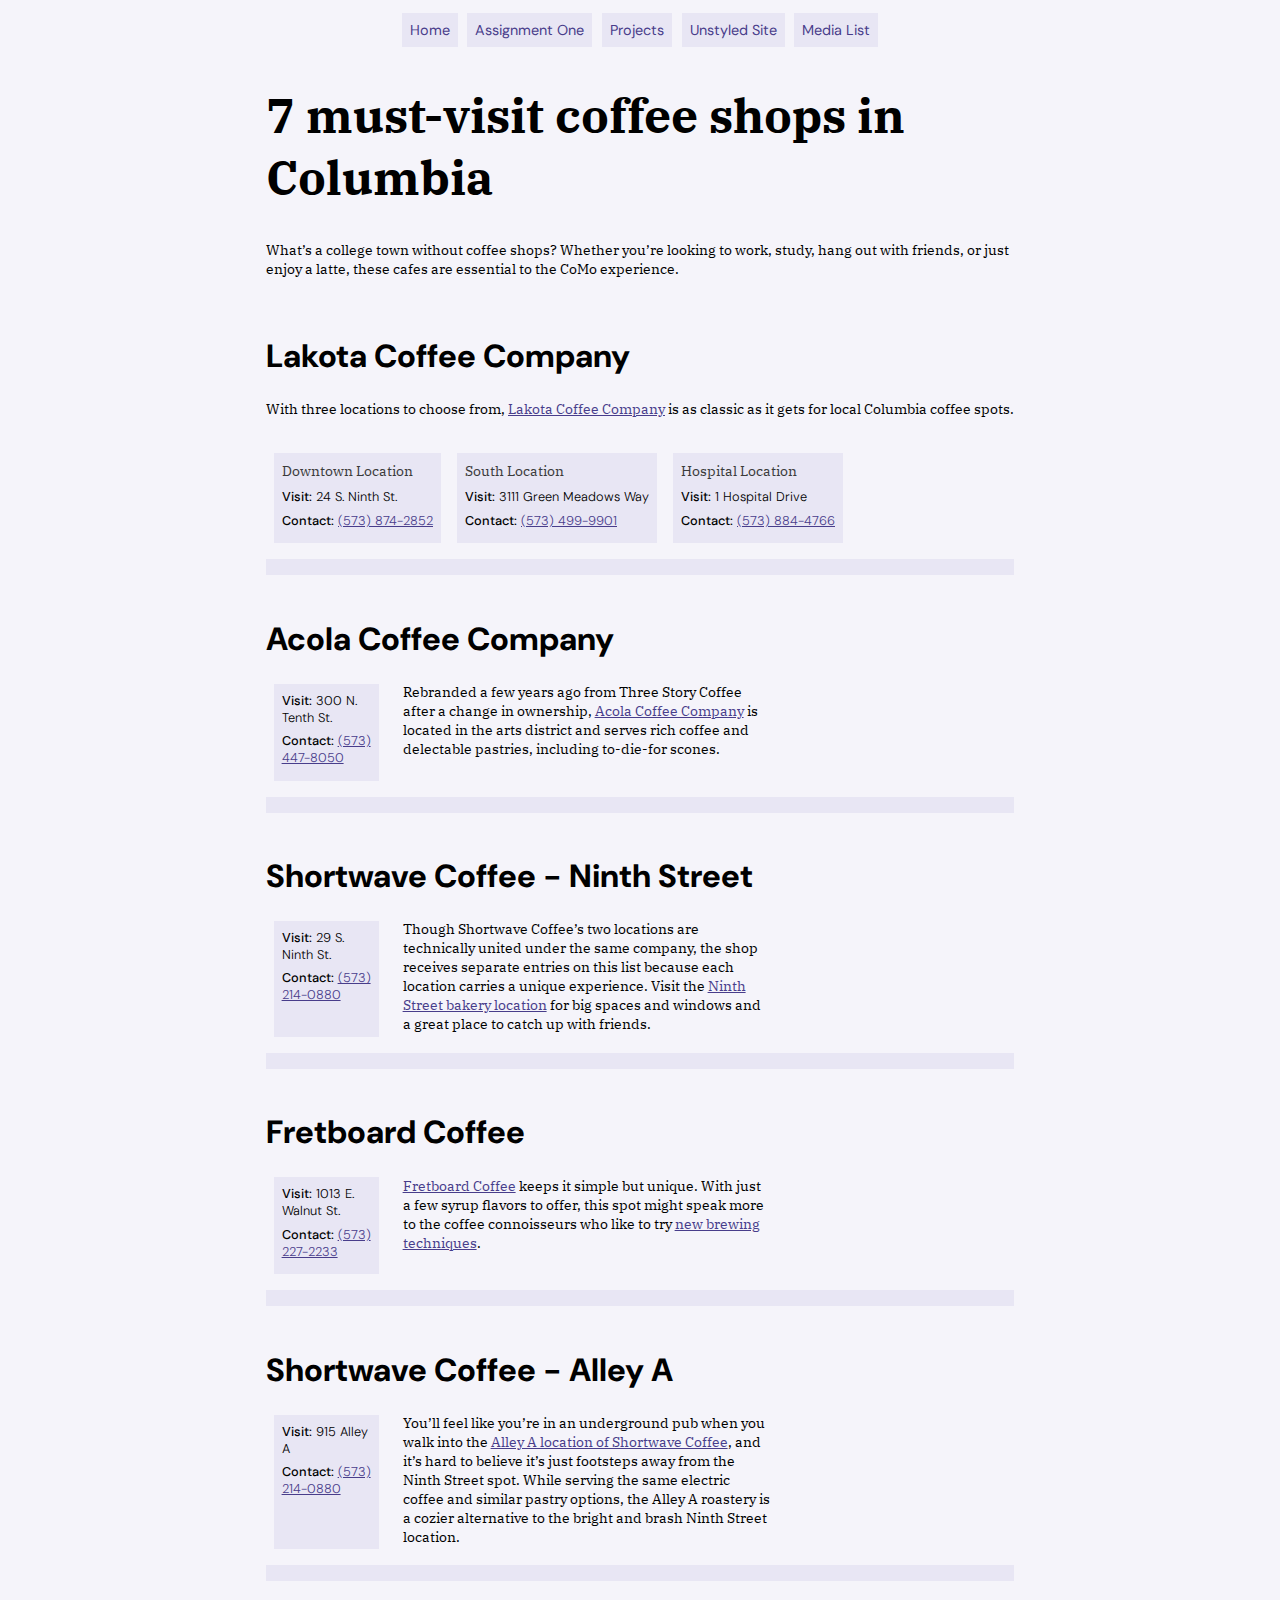
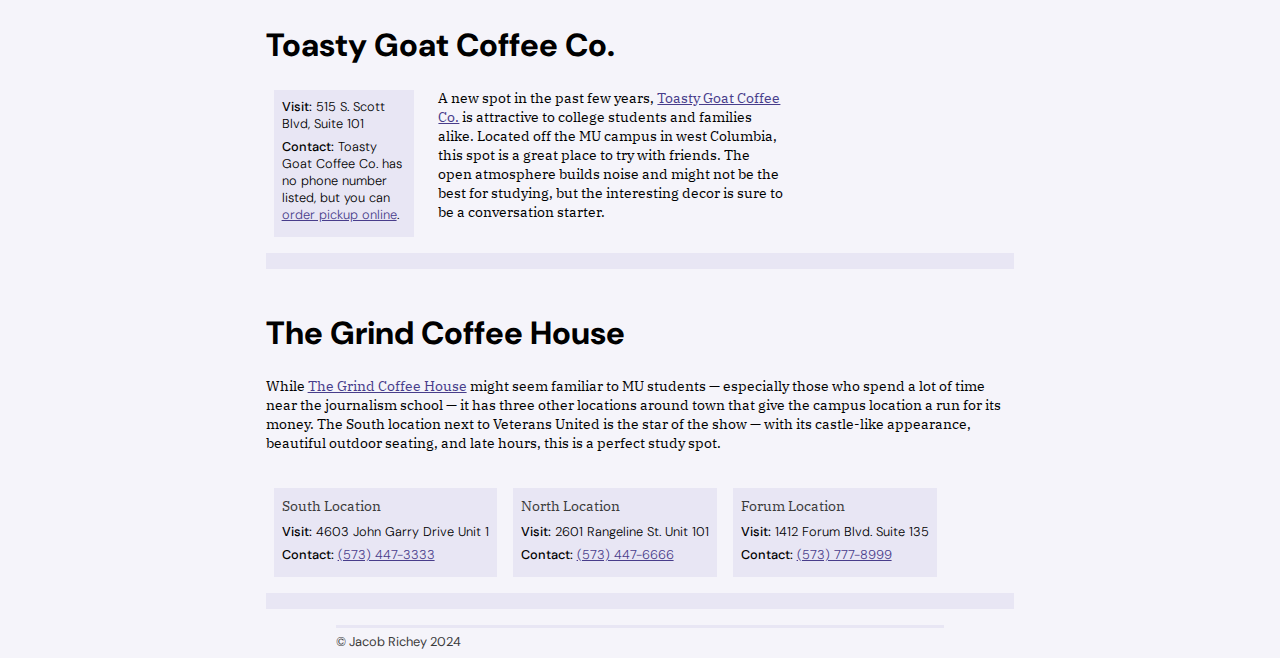
==== index.html @ 3767b44c "fixed stray div tag" ====
<!doctype html>
	<html class="no-js" lang="en" dir="ltr">
  		<head>
  			
  			<meta charset='utf-8'>
   			<meta name="viewport" content="width=device-width, initial-scale=1.0"> 
    		<meta name="author" content="Jacob Richey">



  			<title>7 must-visit coffee shops in Columbia</title>
  			<link rel="stylesheet" href="css/location.css" media="all">
  			<link rel="preconnect" href="https://fonts.googleapis.com">
			<link rel="preconnect" href="https://fonts.gstatic.com" crossorigin>
			<link href="https://fonts.googleapis.com/css2?family=DM+Sans:ital,opsz,wght@0,9..40,100..1000;1,9..40,100..1000&family=IBM+Plex+Serif:ital,wght@0,100;0,200;0,300;0,400;0,500;0,600;0,700;1,100;1,200;1,300;1,400;1,500;1,600;1,700&display=swap" rel="stylesheet">
  		</head>
  		
  		<nav>

				<a href="styledindex.html">Home</a>
  				<a href="https://umsystem.instructure.com/courses/215338/assignments/2277180">Assignment One</a>
  				<a href="projects.html">Projects</a>
  				<a href="oldindex.html">Unstyled Site</a>
  				<a href="medialist.html">Media List</a>

  		</nav>

	<body>
		<main>


			<section class="opening">
			<div>
				<h1>7 must-visit coffee shops in Columbia</h1>
				<p>What’s a college town without coffee shops? Whether you’re looking to work, study, hang out with friends, or just enjoy a latte, these cafes are essential to the CoMo experience.</p>
			</div>
			</section>

			<section class="list-body">
			


			<div class="list-item">

			<h2>Lakota Coffee Company</h2>
			<div class="list-text">
				<p class="list-description">With three locations to choose from,&nbsp;<a href="https://lakotacoffee.com/">Lakota Coffee Company</a>&nbsp;is as classic as it gets for local Columbia coffee spots.</p>

			</div>

			<div class="list-blocks">
			<div class="sidebar">
				<h3>Downtown Location</h3>
				<p><span style="font-weight:500;">Visit:</span>&nbsp;24 S. Ninth St.</p>
				<p><span style="font-weight:500">Contact:</span>&nbsp;<a href="tel:+5738742852">(573) 874-2852</a></p>
			</div>

			<div class="sidebar">
				<h3>South Location</h3>
				<p><span style="font-weight:500;">Visit:</span>&nbsp;3111 Green Meadows Way</p>
				<p><span style="font-weight:500">Contact:</span>&nbsp;<a href="tel:+5734999901">(573) 499-9901</a></p>
			</div>

			<div class="sidebar">
				<h3>Hospital Location</h3>
				<p><span style="font-weight:500">Visit:</span>&nbsp;1 Hospital Drive</p>
				<p><span style="font-weight:500">Contact:</span>&nbsp;<a href="tel:+5738844766">(573) 884-4766</a></p>
			</div>
			</div>

			</div>



			<div class="list-item">

			<h2>Acola Coffee Company</h2>
			<div class="sidebar2">
			<div class="list-text">
				<p class="list-description">Rebranded a few years ago from Three Story Coffee after a change in ownership,&nbsp;<span><a href="http://www.acolacoffee.com/">Acola Coffee Company</a></span>&nbsp;is located in the arts district and serves rich coffee and delectable pastries, including to-die-for scones.</p>

			</div>


			<div class="list-blocks">
			<div class="sidebar">
				<p><span style="font-weight:500">Visit:</span>&nbsp;300 N. Tenth St.</p>
				<p><span style="font-weight:500">Contact:</span>&nbsp;<a href="tel:+5734478050">(573) 447-8050</a></p>
			</div>
			</div>
			</div>

			</div>


			<div class="list-item">

			<h2>Shortwave Coffee - Ninth Street</h2>
			<div class="sidebar2">
			<div class="list-text">
				<p class="list-description">Though Shortwave Coffee’s two locations are technically united under the same company, the shop receives separate entries on this list because each location carries a unique experience. Visit the&nbsp;<a href="https://shortwave.coffee/locations/bakery/">Ninth Street bakery location</a>&nbsp;for big spaces and windows and a great place to catch up with friends.</p>

			</div>

			<div class="list-blocks">
			<div class="sidebar">
				<p><span style="font-weight:500">Visit:</span>&nbsp;29 S. Ninth St.</p>
				<p><span style="font-weight:500">Contact:</span>&nbsp;<a href="tel:+5732140880">(573) 214-0880</a></p>
			</div>
			</div>
			</div>
			</div>





			<div class="list-item">

			<h2>Fretboard Coffee</h2>
			<div class="sidebar2">
			<div class="list-text">
				<p class="list-description"><a href="https://www.fretboardcoffee.com/">Fretboard Coffee</a>&nbsp;keeps it simple but unique. With just a few syrup flavors to offer, this spot might speak more to the coffee connoisseurs who like to try&nbsp;<a href="https://www.fretboardcoffee.com/menu">new brewing techniques</a>.

			</div>

			<div class="list-blocks">
			<div class="sidebar">
				<p><span style="font-weight:500">Visit:</span>&nbsp;1013 E. Walnut St.</p>
				<p><span style="font-weight:500">Contact:</span>&nbsp;<a href="tel:+5732272233">(573) 227-2233</a></p>
			</div>
			</div>
			</div>

			</div>



			<div class="list-item">

			<h2>Shortwave Coffee - Alley A</h2>
			<div class="sidebar2">
			<div class="list-text">

				<p class="list-description">You’ll feel like you’re in an underground pub when you walk into the&nbsp;<a href="https://shortwave.coffee/locations/alley_a/">Alley A location of Shortwave Coffee</a>, and it’s hard to believe it’s just footsteps away from the Ninth Street spot. While serving the same electric coffee and similar pastry options, the Alley A roastery is a cozier alternative to the bright and brash Ninth Street location.

			</div>

			<div class="list-blocks">
			<div class="sidebar">
				<p><span style="font-weight:500">Visit:</span>&nbsp;915 Alley A</p>
				<p><span style="font-weight:500">Contact:</span>&nbsp;<a href="tel:+5732140880">(573) 214-0880</a></p>
			</div>
			</div>
			</div>

			</div>


			<div class="list-item">

			<h2>Toasty Goat Coffee Co.</h2>
			<div class="sidebar2">
			<div class="list-text">

				<p class="list-description">A new spot in the past few years,&nbsp;<a href="https://toastygoatcoffee.com/">Toasty Goat Coffee Co.</a>&nbsp;is attractive to college students and families alike. Located off the MU campus in west Columbia, this spot is a great place to try with friends. The open atmosphere builds noise and might not be the best for studying, but the interesting decor is sure to be a conversation starter.

			</div>

			<div class="list-blocks">
			<div class="sidebar">
				<p><span style="font-weight:500">Visit:</span>&nbsp;515 S. Scott Blvd, Suite 101</p>
				<p><span style="font-weight:500">Contact:</span>&nbsp;Toasty Goat Coffee Co. has no phone number listed, but you can <a href="https://toasty-goat-coffee-co.square.site/s/order#most-popular">order pickup online</a>.</p>

			</div>
			</div>
			</div>

			</div>


			<div class="list-item">



			<h2>The Grind Coffee House</h2>
			<div class="list-text">
				<p class="list-description">While&nbsp;<a href="https://www.thecolumbiagrind.com/south">The Grind Coffee House</a>&nbsp;might seem familiar to MU students — especially those who spend a lot of time near the journalism school — it has three other locations around town that give the campus location a run for its money. The South location next to Veterans United is the star of the show — with its castle-like appearance, beautiful outdoor seating, and late hours, this is a perfect study spot.

			</div>

			<div class="list-blocks">
			<div class="sidebar">
				<h3>South Location</h3>
				<p><span style="font-weight:500;">Visit:</span>&nbsp;4603 John Garry Drive Unit 1</p>
				<p><span style="font-weight:500">Contact:</span>&nbsp;<a href="tel:+5734473333">(573) 447-3333</a></p>
			</div>

			<div class="sidebar">
				<h3>North Location</h3>
				<p><span style="font-weight:500;">Visit:</span>&nbsp;2601 Rangeline St. Unit 101</p>
				<p><span style="font-weight:500">Contact:</span>&nbsp;<a href="tel:+5734476666">(573) 447-6666</a></p>
			</div>

			<div class="sidebar">
				<h3>Forum Location</h3>
				<p><span style="font-weight:500">Visit:</span>&nbsp;1412 Forum Blvd. Suite 135</p>
				<p><span style="font-weight:500">Contact:</span>&nbsp;<a href="tel:+5737778999">(573) 777-8999</a></p>
			</div>
			</div>

			</div>






			</section>



		</main>

	</body>


	<footer>
		&copy; Jacob Richey 2024
	</footer>




</html>
---- css/location.css ----
/* fonts


.ibm-plex serif-thin {
  font-family: "IBM Plex Serif", serif;
  font-weight: 100;
  font-style: normal;
}

.ibm-plex serif-extralight {
  font-family: "IBM Plex Serif", serif;
  font-weight: 200;
  font-style: normal;
}

.ibm-plex serif-light {
  font-family: "IBM Plex Serif", serif;
  font-weight: 300;
  font-style: normal;
}

.ibm-plex serif-regular {
  font-family: "IBM Plex Serif", serif;
  font-weight: 400;
  font-style: normal;
}

.ibm-plex serif-medium {
  font-family: "IBM Plex Serif", serif;
  font-weight: 500;
  font-style: normal;
}

.ibm-plex serif-semibold {
  font-family: "IBM Plex Serif", serif;
  font-weight: 600;
  font-style: normal;
}

.ibm-plex serif-bold {
  font-family: "IBM Plex Serif", serif;
  font-weight: 700;
  font-style: normal;
}

.ibm-plex serif-thin-italic {
  font-family: "IBM Plex Serif", serif;
  font-weight: 100;
  font-style: italic;
}

.ibm-plex serif-extralight-italic {
  font-family: "IBM Plex Serif", serif;
  font-weight: 200;
  font-style: italic;
}

.ibm-plex serif-light-italic {
  font-family: "IBM Plex Serif", serif;
  font-weight: 300;
  font-style: italic;
}

.ibm-plex serif-regular-italic {
  font-family: "IBM Plex Serif", serif;
  font-weight: 400;
  font-style: italic;
}

.ibm-plex serif-medium-italic {
  font-family: "IBM Plex Serif", serif;
  font-weight: 500;
  font-style: italic;
}

.ibm-plex serif-semibold-italic {
  font-family: "IBM Plex Serif", serif;
  font-weight: 600;
  font-style: italic;
}

.ibm-plex serif-bold-italic {
  font-family: "IBM Plex Serif", serif;
  font-weight: 700;
  font-style: italic;

}

.dm-sans-thin {
  font-family: "DM Sans", sans-serif;
  font-optical-sizing: auto;
  font-weight: 100;
  font-style: normal;
}

.dm-sans-light {
  font-family: "DM Sans", sans-serif;
  font-optical-sizing: auto;
  font-weight: 300;
  font-style: normal;
}

.dm-sans-normal {
  font-family: "DM Sans", sans-serif;
  font-optical-sizing: auto;
  font-weight: 400;
  font-style: normal;
}

.dm-sans-bold {
  font-family: "DM Sans", sans-serif;
  font-optical-sizing: auto;
  font-weight: 700;
  font-style: normal;
}

.dm-sans-extrabold {
  font-family: "DM Sans", sans-serif;
  font-optical-sizing: auto;
  font-weight: 800;
  font-style: normal;
}

*/



/* content */





nav {
  display: flex;
  align-items: stretch;
  flex-direction: column;
  justify-content: center;
  max-width: 100%;
}


nav a {
  text-decoration: none;
  font-family: "DM Sans", sans-serif;
  font-weight: 400;
  color: #483d8b;
  background-color: #e8e6f4;
  flex-flow: column;
  list-style-type: none;
  padding: 0.5rem;
  margin: 0.3rem;
  text-align: center;
}

nav a:hover {
  text-decoration:none;
  color: #aaa2d6;


}


footer {
  display: flex;
  align-items: stretch;
  flex-direction: column;
  justify-content: center;
  max-width: 100%;
  text-decoration: none;
  font-family: "DM Sans", sans-serif;
  font-weight: 400;
  color: #3b3b3b;
  font-size: 0.8rem;



}






  p {

    font-family:"IBM Plex Serif", serif;
    font-size: 0.9rem;
}

  body {
    display: flex;
    flex-direction: column;
    flex-wrap: wrap;
    background: #f5f4fa;
    max-width: 100%;
    margin-left: 1rem;
    margin-right: 1rem;
}

  h1 {
    display: flex;
    justify-content: center;
    font-family: "IBM Plex Serif", serif;
    font-weight: 700;
    font-size: 1.7rem;
    /*margin-left: 0.7rem;
    margin-right: 0.7rem;*/


  }

  body img {
    display: flex;
    max-width: 100%;

  }

  body p {
    display: flex;
    max-width: 100%;

  }


  body a {

    color: #483d8b;


  }

  h2 {
    font-family: "DM Sans", sans-serif;
    font-weight: 800;
/*    margin: 0.2 rem;*/

  }

/*classes*/


.list-item {
  display: flex;
  flex-direction: column;

}


.list-image {
  display:flex;
  justify-content:flex-start;
  align-items: flex-start;
  position: relative;
}



.artist-name {
  text-transform: uppercase;
  font-family: "DM Sans", sans-serif;
  font-weight: 400;
  color: #3b3b3b;
  /*border: solid;
  border-top-width: 0;
  border-left-width: 0;
  border-right-width: 0;
  border-bottom-width: 0.2rem;
  border-color:#e8e6f4;*/

}

.list-description {
  display: inline;
  padding-bottom: 0.3rem;
}


.sidebar {
  display: flex;
  flex-flow: column wrap;
  background-color: #e8e6f4;
  margin-top: 1rem;
  padding: 0.5rem;


}


.sidebar h3 {
  font-family: "IBM Plex Serif", serif;
  font-weight: 400;
  font-size: 0.9rem;
  color: #3b3b3b;
/*  text-transform: uppercase;*/
  margin: 0;
  margin-bottom: 0.5rem;
}

.sidebar p {
  font-size: 0.8rem;
  font-family:"DM Sans", sans-serif;
  font-weight: 300;
  margin: 0;
  margin-bottom: 0.4rem;
  display: inline;


}


.subhead {
  font-family: "IBM Plex Serif", serif;
  font-weight: 400;


}


/*media queries*/
/*tablet*/
@media screen and (min-width: 555px) {
  
 /* body { 
    background: #ffff00;*/


nav {
  display: flex;
  align-items: stretch;
  flex-direction: row;
  justify-content: center;
  max-width: 100%;

}


nav a {
  font-size: 0.9rem;
  padding: 0.5rem;
  margin: 0.3rem;
  text-align: center;
}

h1 {

  font-size: 2rem;

}


h2 {
  font-size: 1.5rem;


}


footer {

  margin-left: 5rem;
  margin-right: 5rem;

}

.list-item {
  display: flex;
  flex-direction: column;
  justify-content: flex-start;
  align-items: flex-start;
  margin-bottom: 1rem;
  border: solid;
  border-top-width: 0;
  border-left-width: 0;
  border-right-width: 0;
  border-bottom-width: 0.6rem;
  border-color:#e8e6f4;

}


.list-image {
  width: 33%;

}




.centered-text {
  margin-right: 5rem;
  margin-left: 5rem;

}

.image-credit {
  font-size: 0.7rem;
}



.list-description {
  padding-bottom: 0.3rem;

}



.sidebar {
max-width: 40%;
margin-right: 0.5rem;
margin-left: 0.5rem;
/*margin-bottom: 1rem;*/
}

.list-blocks {
  display: flex;
  flex-flow: row wrap;
  justify-content: center;
  margin-bottom: 0.7rem;
}



}

/*computer*/
@media screen and (min-width: 800px) {


nav {
  display: flex;
  align-items: stretch;
  flex-direction: row;
  justify-content: center;
  max-width: 100%;

}


nav a {
  font-size: 0.9rem;
  padding: 0.5rem;
  margin: 0.3rem;
  text-align: center;
}

h1 {

  font-size: 3rem;

}


h2 {
  font-size: 2rem;
  margin-bottom: 0.5rem;

}

footer {


  margin-left: 20rem;
  margin-right: 20rem;
  border: solid;
  padding-top: 0.3rem;
  border-top-width: 0.2rem;
  border-left-width: 0;
  border-right-width: 0;
  border-bottom-width: 0;
  border-color:#e8e6f4;
}


.list-item {
  display: flex;
  flex-direction: column;
  justify-content: flex-start;
  align-items: flex-start;
  margin-bottom: 1rem;
  border: solid;
  border-top-width: 0;
  border-left-width: 0;
  border-right-width: 0;
  border-bottom-width: 1rem;
  border-color:#e8e6f4;
  margin-left: 20%;
  margin-right: 20%;


}


.list-image {
  width: 40%;

}

.list-text {
  display: flex;
  flex-direction: row;
  margin-left: 0;


}


.sidebar {
max-width: 100%;
margin-right: 0.5rem;
margin-left: 0.5rem;
}



.list-blocks {
  display: flex;
  flex-flow: row wrap;
  justify-content: center;
  margin-bottom: 1rem;


}

.opening {
  display:flex; 
  flex-flow: column nowrap;
  justify-content: center; 
  align-items: center;
  margin-left: 20%;
  margin-right: 20%;
  margin-bottom: 1rem;

}

.image-credit {
  font-size: 0.7rem;
}


.artist-name {
  font-size: 1.2rem;
}

.list-description {
  padding-bottom: 0.3rem;

}


.sidebar2 {
display: flex;
flex-flow: row nowrap;


}


.sidebar2 .list-text {
  order:0;
  margin-left: 1rem;
}


 .sidebar2 .list-description {
  max-width: 60%;


}



.sidebar2 .list-blocks {
  order:-1;


}



}

.list-body {
  display: flex;
  flex-flow: column nowrap;
  align-items: center;


}





}
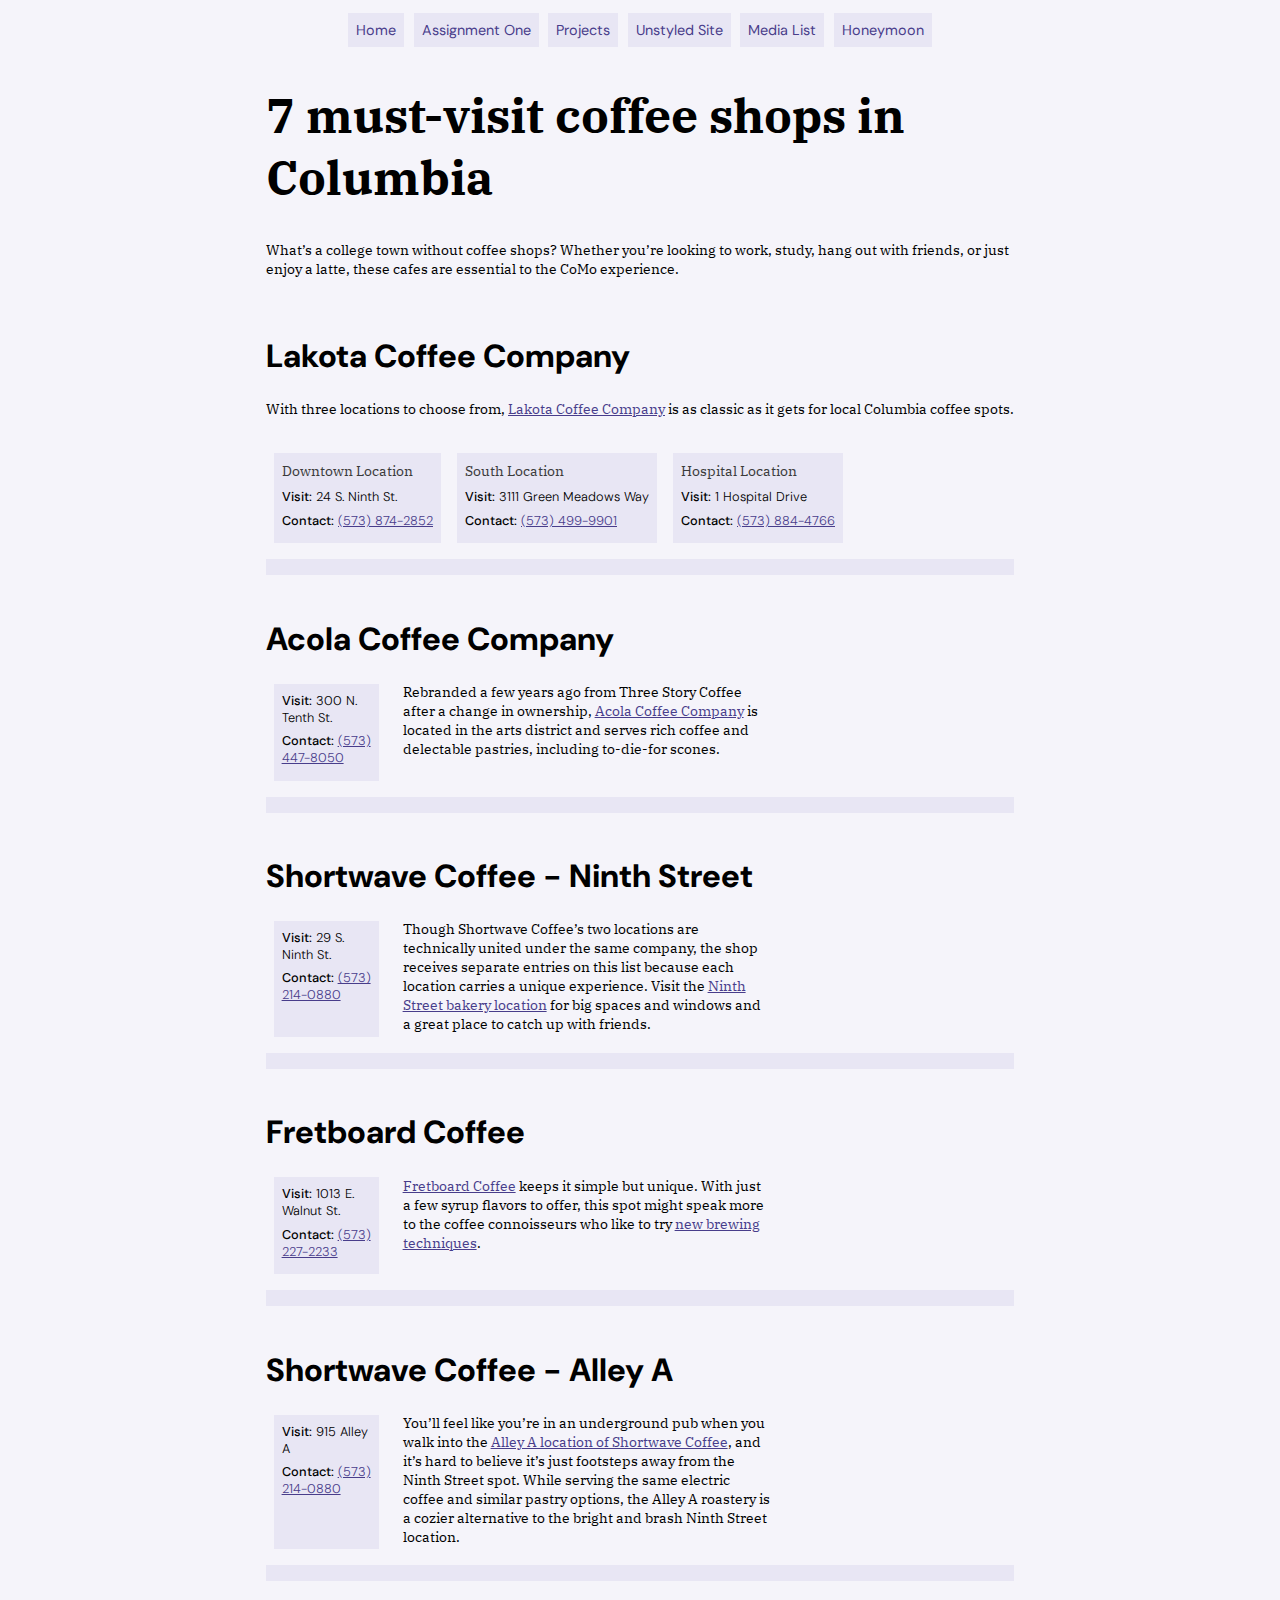
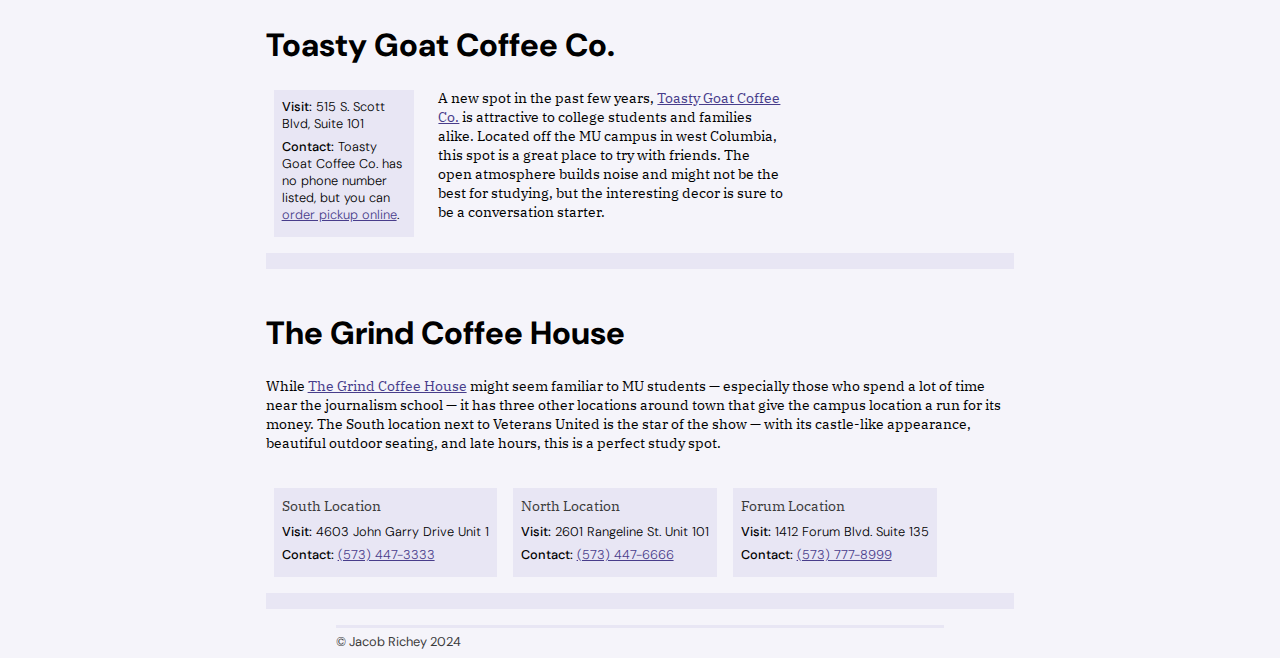
==== commit ce3345e1: "added link to honeymoon on index" ====
--- a/index.html
+++ b/index.html
@@ -22,6 +22,7 @@
   				<a href="projects.html">Projects</a>
   				<a href="oldindex.html">Unstyled Site</a>
   				<a href="medialist.html">Media List</a>
+  				<a href="gallery.html">Honeymoon</a>
 
   		</nav>
 
--- a/css/location.css
+++ b/css/location.css
@@ -578,25 +578,24 @@
 
 }
 
-
-
-}
-
 .list-body {
   display: flex;
   flex-flow: column nowrap;
   align-items: center;
 
-
-}
-
-
-
-
-
-}
-
-
-
-
-
+}
+
+
+
+}
+
+
+
+
+
+
+
+
+
+
+
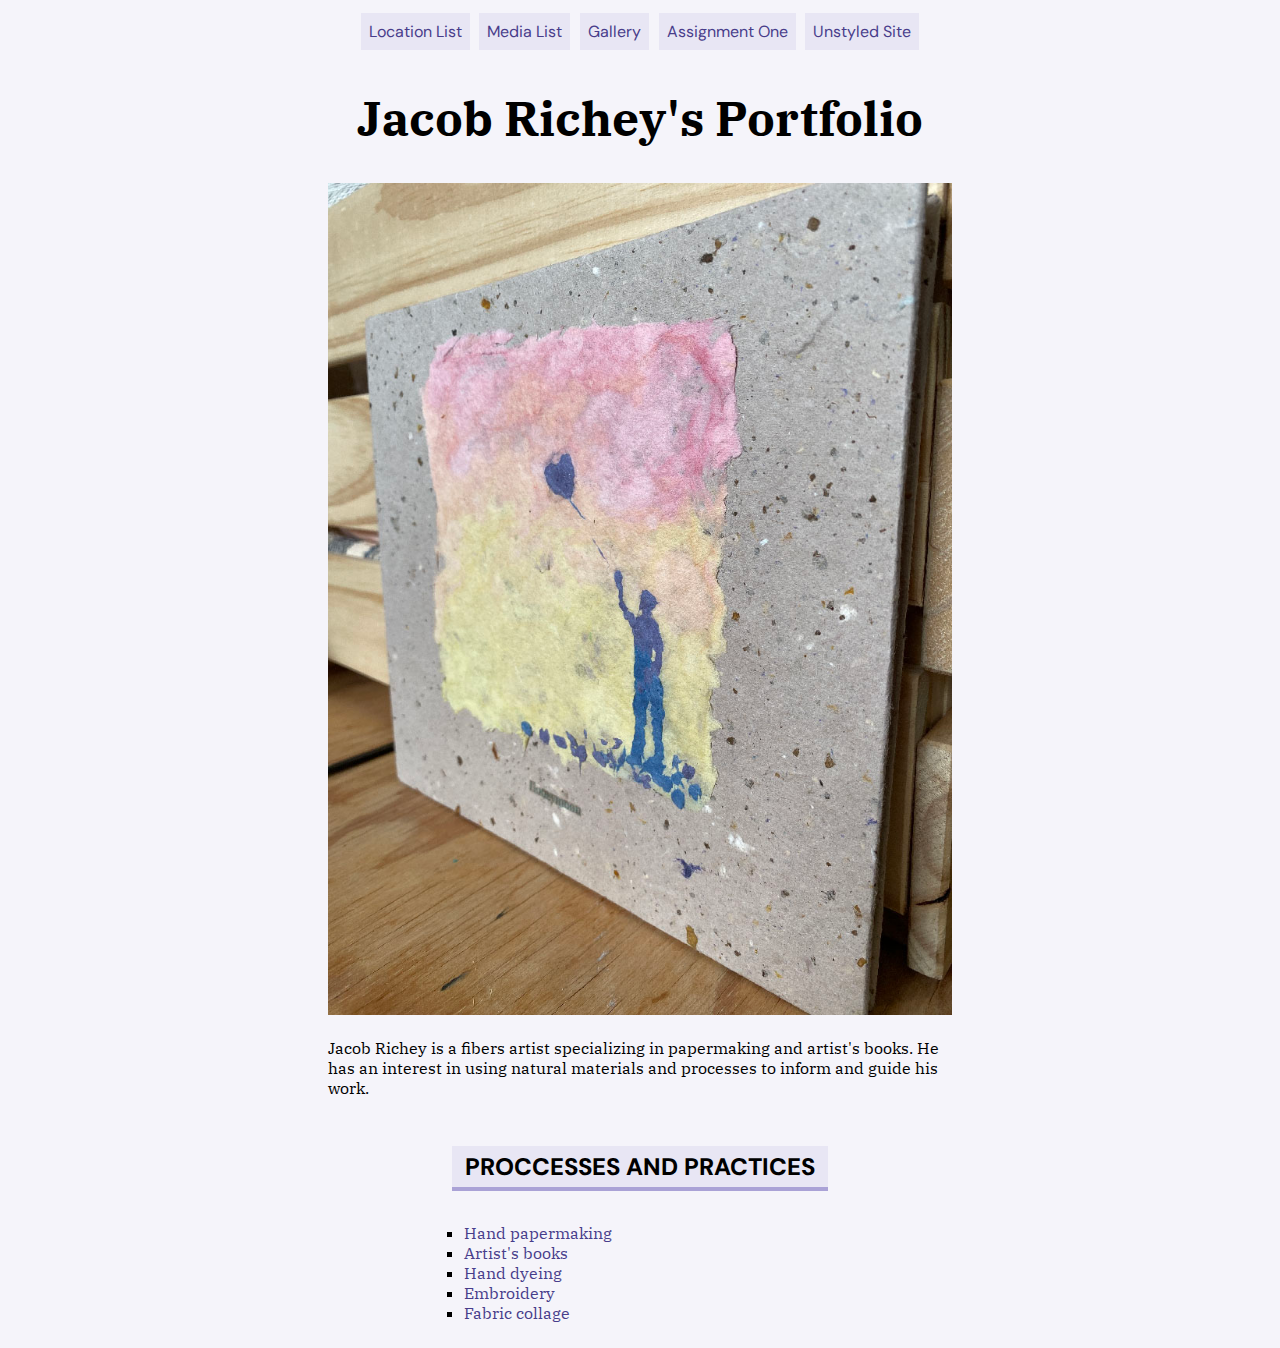
==== commit 12ad49dc: "added skip links to all four pages, moved the body element up in some to encompass the nav" ====
--- a/index.html
+++ b/index.html
@@ -1,236 +1,57 @@
 <!doctype html>
 	<html class="no-js" lang="en" dir="ltr">
   		<head>
-  			
-  			<meta charset='utf-8'>
-   			<meta name="viewport" content="width=device-width, initial-scale=1.0"> 
-    		<meta name="author" content="Jacob Richey">
-
-
-
-  			<title>7 must-visit coffee shops in Columbia</title>
-  			<link rel="stylesheet" href="css/location.css" media="all">
+  			<title>Jacob Richey's Portfolio</title>
+  			<link rel="stylesheet" href="css/example.css" media="all">
   			<link rel="preconnect" href="https://fonts.googleapis.com">
 			<link rel="preconnect" href="https://fonts.gstatic.com" crossorigin>
 			<link href="https://fonts.googleapis.com/css2?family=DM+Sans:ital,opsz,wght@0,9..40,100..1000;1,9..40,100..1000&family=IBM+Plex+Serif:ital,wght@0,100;0,200;0,300;0,400;0,500;0,600;0,700;1,100;1,200;1,300;1,400;1,500;1,600;1,700&display=swap" rel="stylesheet">
+
   		</head>
-  		
-  		<nav>
-
-				<a href="styledindex.html">Home</a>
-  				<a href="https://umsystem.instructure.com/courses/215338/assignments/2277180">Assignment One</a>
-  				<a href="projects.html">Projects</a>
-  				<a href="oldindex.html">Unstyled Site</a>
-  				<a href="medialist.html">Media List</a>
-  				<a href="gallery.html">Honeymoon</a>
-
-  		</nav>
-
-	<body>
-		<main>
-
-
-			<section class="opening">
-			<div>
-				<h1>7 must-visit coffee shops in Columbia</h1>
-				<p>What’s a college town without coffee shops? Whether you’re looking to work, study, hang out with friends, or just enjoy a latte, these cafes are essential to the CoMo experience.</p>
-			</div>
-			</section>
-
-			<section class="list-body">
-			
-
-
-			<div class="list-item">
-
-			<h2>Lakota Coffee Company</h2>
-			<div class="list-text">
-				<p class="list-description">With three locations to choose from,&nbsp;<a href="https://lakotacoffee.com/">Lakota Coffee Company</a>&nbsp;is as classic as it gets for local Columbia coffee spots.</p>
-
-			</div>
-
-			<div class="list-blocks">
-			<div class="sidebar">
-				<h3>Downtown Location</h3>
-				<p><span style="font-weight:500;">Visit:</span>&nbsp;24 S. Ninth St.</p>
-				<p><span style="font-weight:500">Contact:</span>&nbsp;<a href="tel:+5738742852">(573) 874-2852</a></p>
-			</div>
-
-			<div class="sidebar">
-				<h3>South Location</h3>
-				<p><span style="font-weight:500;">Visit:</span>&nbsp;3111 Green Meadows Way</p>
-				<p><span style="font-weight:500">Contact:</span>&nbsp;<a href="tel:+5734999901">(573) 499-9901</a></p>
-			</div>
-
-			<div class="sidebar">
-				<h3>Hospital Location</h3>
-				<p><span style="font-weight:500">Visit:</span>&nbsp;1 Hospital Drive</p>
-				<p><span style="font-weight:500">Contact:</span>&nbsp;<a href="tel:+5738844766">(573) 884-4766</a></p>
-			</div>
-			</div>
-
-			</div>
-
-
-
-			<div class="list-item">
-
-			<h2>Acola Coffee Company</h2>
-			<div class="sidebar2">
-			<div class="list-text">
-				<p class="list-description">Rebranded a few years ago from Three Story Coffee after a change in ownership,&nbsp;<span><a href="http://www.acolacoffee.com/">Acola Coffee Company</a></span>&nbsp;is located in the arts district and serves rich coffee and delectable pastries, including to-die-for scones.</p>
-
-			</div>
-
-
-			<div class="list-blocks">
-			<div class="sidebar">
-				<p><span style="font-weight:500">Visit:</span>&nbsp;300 N. Tenth St.</p>
-				<p><span style="font-weight:500">Contact:</span>&nbsp;<a href="tel:+5734478050">(573) 447-8050</a></p>
-			</div>
-			</div>
-			</div>
-
-			</div>
-
-
-			<div class="list-item">
-
-			<h2>Shortwave Coffee - Ninth Street</h2>
-			<div class="sidebar2">
-			<div class="list-text">
-				<p class="list-description">Though Shortwave Coffee’s two locations are technically united under the same company, the shop receives separate entries on this list because each location carries a unique experience. Visit the&nbsp;<a href="https://shortwave.coffee/locations/bakery/">Ninth Street bakery location</a>&nbsp;for big spaces and windows and a great place to catch up with friends.</p>
-
-			</div>
-
-			<div class="list-blocks">
-			<div class="sidebar">
-				<p><span style="font-weight:500">Visit:</span>&nbsp;29 S. Ninth St.</p>
-				<p><span style="font-weight:500">Contact:</span>&nbsp;<a href="tel:+5732140880">(573) 214-0880</a></p>
-			</div>
-			</div>
-			</div>
-			</div>
 
 
 
 
+	<body>
 
-			<div class="list-item">
+		<a class="skip-link" href="#content">Skip to content</a>
+  		
+  		<nav>
+  			<a href="locationlist.html">Location List</a>
+  			<a href="medialist.html">Media List</a>
+  			<a href="gallery.html">Gallery</a>
+  			<a href="https://umsystem.instructure.com/courses/215338/assignments/2277180">Assignment One</a>
+  			<a href="oldindex.html">Unstyled Site</a>
+  		</nav>
+		
+		<main id="content">
+		<h1>Jacob Richey's Portfolio</h1>
+		
+		<section class="lead-image">
+		<a href="mailto:jrichey@mail.missouri.edu">
+			<img src="img/honeymoon-book-cover-standing-small.jpg" alt="Book made of handmade paper with image depicting a person holding a balloon in the sunset with the word Honeymoon under the image"></a>
+		</section>
 
-			<h2>Fretboard Coffee</h2>
-			<div class="sidebar2">
-			<div class="list-text">
-				<p class="list-description"><a href="https://www.fretboardcoffee.com/">Fretboard Coffee</a>&nbsp;keeps it simple but unique. With just a few syrup flavors to offer, this spot might speak more to the coffee connoisseurs who like to try&nbsp;<a href="https://www.fretboardcoffee.com/menu">new brewing techniques</a>.
+			<section>
+				
+				<p>Jacob Richey is a fibers artist specializing in papermaking and artist's books. He has an interest in using natural materials and processes to inform and guide his work.</p>
 
-			</div>
+				<h2>Proccesses and practices</h2>
 
-			<div class="list-blocks">
-			<div class="sidebar">
-				<p><span style="font-weight:500">Visit:</span>&nbsp;1013 E. Walnut St.</p>
-				<p><span style="font-weight:500">Contact:</span>&nbsp;<a href="tel:+5732272233">(573) 227-2233</a></p>
-			</div>
-			</div>
-			</div>
-
-			</div>
-
-
-
-			<div class="list-item">
-
-			<h2>Shortwave Coffee - Alley A</h2>
-			<div class="sidebar2">
-			<div class="list-text">
-
-				<p class="list-description">You’ll feel like you’re in an underground pub when you walk into the&nbsp;<a href="https://shortwave.coffee/locations/alley_a/">Alley A location of Shortwave Coffee</a>, and it’s hard to believe it’s just footsteps away from the Ninth Street spot. While serving the same electric coffee and similar pastry options, the Alley A roastery is a cozier alternative to the bright and brash Ninth Street location.
-
-			</div>
-
-			<div class="list-blocks">
-			<div class="sidebar">
-				<p><span style="font-weight:500">Visit:</span>&nbsp;915 Alley A</p>
-				<p><span style="font-weight:500">Contact:</span>&nbsp;<a href="tel:+5732140880">(573) 214-0880</a></p>
-			</div>
-			</div>
-			</div>
-
-			</div>
-
-
-			<div class="list-item">
-
-			<h2>Toasty Goat Coffee Co.</h2>
-			<div class="sidebar2">
-			<div class="list-text">
-
-				<p class="list-description">A new spot in the past few years,&nbsp;<a href="https://toastygoatcoffee.com/">Toasty Goat Coffee Co.</a>&nbsp;is attractive to college students and families alike. Located off the MU campus in west Columbia, this spot is a great place to try with friends. The open atmosphere builds noise and might not be the best for studying, but the interesting decor is sure to be a conversation starter.
-
-			</div>
-
-			<div class="list-blocks">
-			<div class="sidebar">
-				<p><span style="font-weight:500">Visit:</span>&nbsp;515 S. Scott Blvd, Suite 101</p>
-				<p><span style="font-weight:500">Contact:</span>&nbsp;Toasty Goat Coffee Co. has no phone number listed, but you can <a href="https://toasty-goat-coffee-co.square.site/s/order#most-popular">order pickup online</a>.</p>
-
-			</div>
-			</div>
-			</div>
-
-			</div>
-
-
-			<div class="list-item">
-
-
-
-			<h2>The Grind Coffee House</h2>
-			<div class="list-text">
-				<p class="list-description">While&nbsp;<a href="https://www.thecolumbiagrind.com/south">The Grind Coffee House</a>&nbsp;might seem familiar to MU students — especially those who spend a lot of time near the journalism school — it has three other locations around town that give the campus location a run for its money. The South location next to Veterans United is the star of the show — with its castle-like appearance, beautiful outdoor seating, and late hours, this is a perfect study spot.
-
-			</div>
-
-			<div class="list-blocks">
-			<div class="sidebar">
-				<h3>South Location</h3>
-				<p><span style="font-weight:500;">Visit:</span>&nbsp;4603 John Garry Drive Unit 1</p>
-				<p><span style="font-weight:500">Contact:</span>&nbsp;<a href="tel:+5734473333">(573) 447-3333</a></p>
-			</div>
-
-			<div class="sidebar">
-				<h3>North Location</h3>
-				<p><span style="font-weight:500;">Visit:</span>&nbsp;2601 Rangeline St. Unit 101</p>
-				<p><span style="font-weight:500">Contact:</span>&nbsp;<a href="tel:+5734476666">(573) 447-6666</a></p>
-			</div>
-
-			<div class="sidebar">
-				<h3>Forum Location</h3>
-				<p><span style="font-weight:500">Visit:</span>&nbsp;1412 Forum Blvd. Suite 135</p>
-				<p><span style="font-weight:500">Contact:</span>&nbsp;<a href="tel:+5737778999">(573) 777-8999</a></p>
-			</div>
-			</div>
-
-			</div>
-
-
-
-
+				<ul>
+					<li><a href="https://paperslurry.com/blog/2014/04/28/papermaking-infographic-the-basic-idea-behind-making-paper-by-hand">Hand papermaking</a></li>
+					<li><a href="https://blog.library.si.edu/blog/2012/06/01/what-is-an-artists-book/">Artist's books</a></li>
+					<li><a href="https://johilltextilecourses.podia.com/fabric-dyeing-techniques">Hand dyeing</a></li>
+					<li><a href="https://casholmes.uk/">Embroidery</a></li>
+					<li><a href="https://susancarlson.com/2021/01/02/painting-with-fabric-fabric-collage/">Fabric collage</a></li>
+				</ul>
 
 
 			</section>
-
-
 
 		</main>
 
 	</body>
 
 
-	<footer>
-		&copy; Jacob Richey 2024
-	</footer>
-
-
-
-
 </html>--- a/css/example.css
+++ b/css/example.css
@@ -0,0 +1,348 @@
+
+/* fonts
+
+
+.ibm-plex serif-thin {
+  font-family: "IBM Plex Serif", serif;
+  font-weight: 100;
+  font-style: normal;
+}
+
+.ibm-plex serif-extralight {
+  font-family: "IBM Plex Serif", serif;
+  font-weight: 200;
+  font-style: normal;
+}
+
+.ibm-plex serif-light {
+  font-family: "IBM Plex Serif", serif;
+  font-weight: 300;
+  font-style: normal;
+}
+
+.ibm-plex serif-regular {
+  font-family: "IBM Plex Serif", serif;
+  font-weight: 400;
+  font-style: normal;
+}
+
+.ibm-plex serif-medium {
+  font-family: "IBM Plex Serif", serif;
+  font-weight: 500;
+  font-style: normal;
+}
+
+.ibm-plex serif-semibold {
+  font-family: "IBM Plex Serif", serif;
+  font-weight: 600;
+  font-style: normal;
+}
+
+.ibm-plex serif-bold {
+  font-family: "IBM Plex Serif", serif;
+  font-weight: 700;
+  font-style: normal;
+}
+
+.ibm-plex serif-thin-italic {
+  font-family: "IBM Plex Serif", serif;
+  font-weight: 100;
+  font-style: italic;
+}
+
+.ibm-plex serif-extralight-italic {
+  font-family: "IBM Plex Serif", serif;
+  font-weight: 200;
+  font-style: italic;
+}
+
+.ibm-plex serif-light-italic {
+  font-family: "IBM Plex Serif", serif;
+  font-weight: 300;
+  font-style: italic;
+}
+
+.ibm-plex serif-regular-italic {
+  font-family: "IBM Plex Serif", serif;
+  font-weight: 400;
+  font-style: italic;
+}
+
+.ibm-plex serif-medium-italic {
+  font-family: "IBM Plex Serif", serif;
+  font-weight: 500;
+  font-style: italic;
+}
+
+.ibm-plex serif-semibold-italic {
+  font-family: "IBM Plex Serif", serif;
+  font-weight: 600;
+  font-style: italic;
+}
+
+.ibm-plex serif-bold-italic {
+  font-family: "IBM Plex Serif", serif;
+  font-weight: 700;
+  font-style: italic;
+
+}
+
+.dm-sans-thin {
+  font-family: "DM Sans", sans-serif;
+  font-optical-sizing: auto;
+  font-weight: 100;
+  font-style: normal;
+}
+
+.dm-sans-light {
+  font-family: "DM Sans", sans-serif;
+  font-optical-sizing: auto;
+  font-weight: 300;
+  font-style: normal;
+}
+
+.dm-sans-normal {
+  font-family: "DM Sans", sans-serif;
+  font-optical-sizing: auto;
+  font-weight: 400;
+  font-style: normal;
+}
+
+.dm-sans-bold {
+  font-family: "DM Sans", sans-serif;
+  font-optical-sizing: auto;
+  font-weight: 700;
+  font-style: normal;
+}
+
+.dm-sans-extrabold {
+  font-family: "DM Sans", sans-serif;
+  font-optical-sizing: auto;
+  font-weight: 800;
+  font-style: normal;
+}
+
+*/
+
+
+/* content */
+
+
+
+
+nav {
+	display: flex;
+	justify-content: center;
+}
+
+
+nav a {
+	text-align: center;
+	text-decoration: none;
+	justify-content: center;
+	padding: 0.5rem;
+	margin: 0.3rem;
+	font-family: "DM Sans", sans-serif;
+	font-weight: 400;
+	color: #483d8b;
+	background: #e8e6f4;
+
+
+
+}
+
+
+body {
+	display: flex;
+	flex-direction: column;
+	flex-wrap: wrap;
+	background: #f5f4fa;
+
+}
+
+
+section { 
+	margin: 0.1rem;
+}
+
+
+main { 
+	display: flex;
+	flex-direction: column;
+
+}
+
+
+h1 {
+	display: flex;
+	justify-content: center;
+	font-family: "IBM Plex Serif", serif;
+	font-weight: 700;
+	font-size: 3rem;
+
+}
+
+
+body section .lead-image {
+	display: flex;
+	justify-content: center;
+}
+
+body section {
+	margin-left: 20rem;
+	margin-right: 20rem;
+	display: flex;
+	justify-content: center;
+	flex-direction: column;
+
+
+p {
+
+font-family:"IBM Plex Serif", serif;
+}
+
+
+h2 {
+	display: flex;
+	justify-content: center;
+	font-family: "DM Sans", sans-serif;
+	font-weight: 800;
+	text-transform: uppercase;
+	background: #e8e6f4;
+	text-align: center;
+	padding-right: 0.8rem;
+	padding-left: 0.8rem;
+	padding-top: 0.3rem;
+	padding-bottom: 0.3rem;
+	border-bottom: solid;
+	border-bottom-color: #aaa2d6;
+	border-bottom-width: 0.3rem;
+	width: fit-content;
+	margin: auto;
+	margin-top: 2rem;
+	margin-bottom: 1rem;
+
+}
+
+
+ul{
+	margin-left: 6rem;
+	margin-right: 6rem;
+	font-family:"IBM Plex Serif", serif;
+	list-style-type: square;
+
+li a {
+	font-family: ;
+	font-family:"IBM Plex Serif", serif;
+	color: #483d8b;
+	text-decoration: none;
+
+
+
+}
+
+
+}
+
+
+/*ul {
+	display:flex;
+	flex-direction: column;
+	justify-content: center;
+	flex-wrap: wrap;
+
+}*/
+
+
+
+
+
+.lead-image {
+	display: flex;
+	justify-content: center;
+}
+
+
+
+}
+
+/* classes start */
+
+
+.lead-image img {
+	max-width: 100%;
+	border: none;
+
+
+}
+
+
+.skip-link {
+  font-family: "DM Sans", sans-serif;
+	font-weight: 400;
+	text-decoration: none;
+	font-size: 1.3rem;
+	color: #483d8b;
+  position: absolute;
+  width: 1px;
+  height: 1px;
+  padding: 0;
+  padding-bottom: 0;
+  margin: -1px;
+  overflow: hidden;
+  border: 0;
+  background: 0;
+}
+
+/*.skip-link {
+	font-family: "DM Sans", sans-serif;
+	font-weight: 400;
+	text-decoration: none;
+	font-size: 1.3rem;
+	color: #483d8b;
+	position: absolute;
+	width: 10rem;
+	height: 1rem;
+	background: #e8e6f4;
+	padding: 0.5rem;
+	padding-bottom: 1rem;
+	border: solid;
+	border-width: 0.1rem;
+	border-color: #aaa2d6;
+	overflow: hidden;
+}*/
+
+
+.skip-link:focus{
+  width: 10rem;
+  height: 1rem;
+  position: relative;
+  padding: 0.5rem;
+  margin: unset;
+ 	font-size: 1.3rem;
+ 	border: solid;
+ 	border-width: 0.1rem;
+	border-color: #aaa2d6;
+	background: #e8e6f4;
+
+}
+
+
+/* media queries */
+
+
+@media (min-width: 201px) and (max-width:575px) {
+
+	nav {
+		display: flex;
+		flex-direction: column;
+	}
+
+
+
+}
+
+
+
+
+
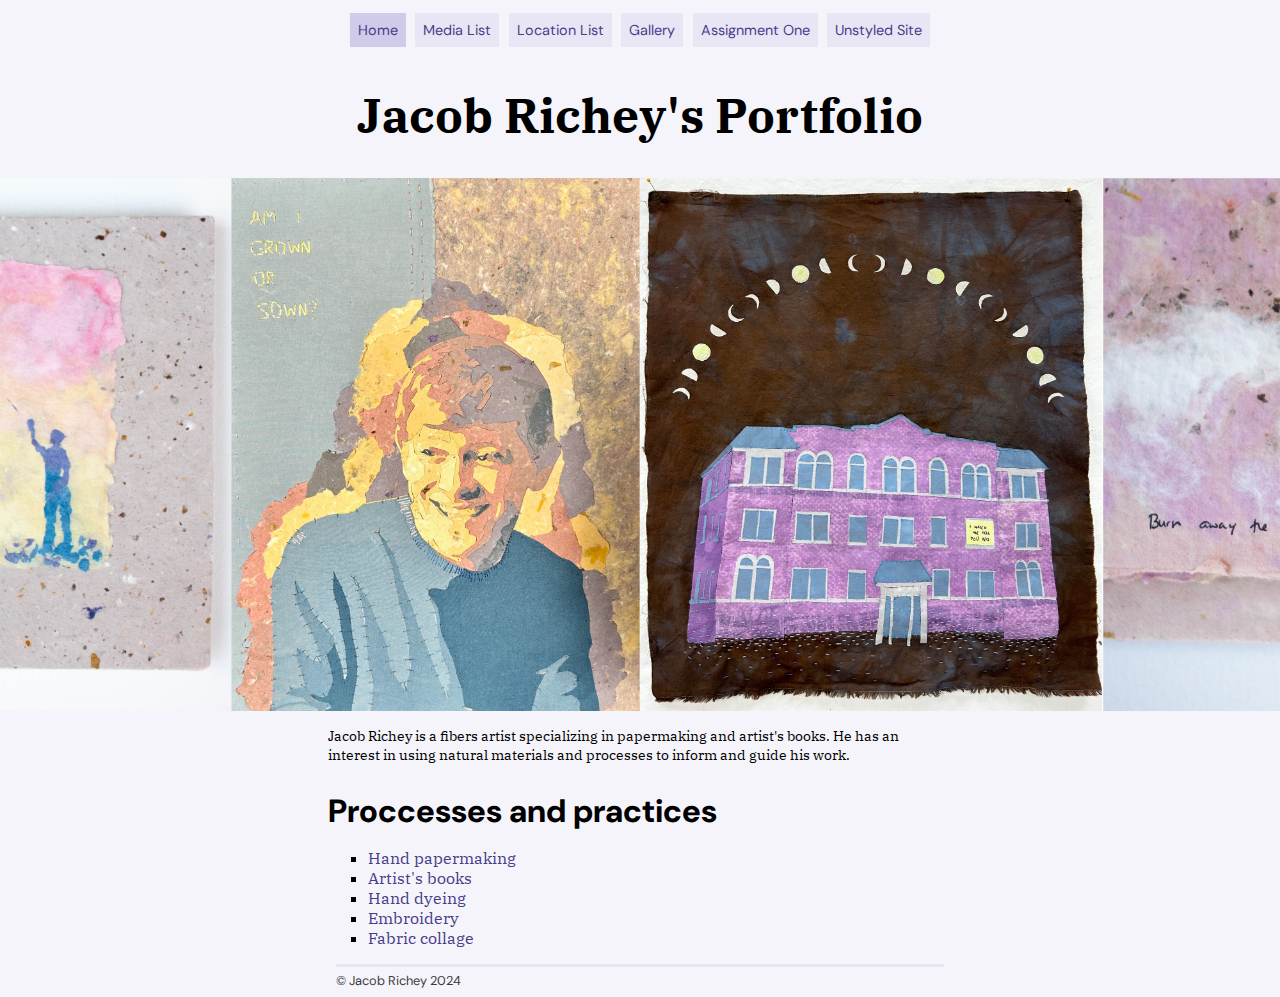
==== commit 820a09d6: "updated css file for home, optimized for mobile, added current pages to nav" ====
--- a/index.html
+++ b/index.html
@@ -1,8 +1,13 @@
 <!doctype html>
 	<html class="no-js" lang="en" dir="ltr">
   		<head>
+  			
+  			<meta charset='utf-8'>
+   			<meta name="viewport" content="width=device-width, initial-scale=1.0"> 
+    		<meta name="author" content="Jacob Richey">
+
   			<title>Jacob Richey's Portfolio</title>
-  			<link rel="stylesheet" href="css/example.css" media="all">
+  			<link rel="stylesheet" href="css/style.css" media="all">
   			<link rel="preconnect" href="https://fonts.googleapis.com">
 			<link rel="preconnect" href="https://fonts.gstatic.com" crossorigin>
 			<link href="https://fonts.googleapis.com/css2?family=DM+Sans:ital,opsz,wght@0,9..40,100..1000;1,9..40,100..1000&family=IBM+Plex+Serif:ital,wght@0,100;0,200;0,300;0,400;0,500;0,600;0,700;1,100;1,200;1,300;1,400;1,500;1,600;1,700&display=swap" rel="stylesheet">
@@ -17,22 +22,26 @@
 		<a class="skip-link" href="#content">Skip to content</a>
   		
   		<nav>
+  			<a href="index.html" class="current-page">Home</a>
+  			<a href="medialist.html">Media List</a>
   			<a href="locationlist.html">Location List</a>
-  			<a href="medialist.html">Media List</a>
   			<a href="gallery.html">Gallery</a>
   			<a href="https://umsystem.instructure.com/courses/215338/assignments/2277180">Assignment One</a>
   			<a href="oldindex.html">Unstyled Site</a>
   		</nav>
 		
 		<main id="content">
+
+		<section class="home">	
 		<h1>Jacob Richey's Portfolio</h1>
 		
 		<section class="lead-image">
 		<a href="mailto:jrichey@mail.missouri.edu">
-			<img src="img/honeymoon-book-cover-standing-small.jpg" alt="Book made of handmade paper with image depicting a person holding a balloon in the sunset with the word Honeymoon under the image"></a>
+			<img src="img/portfolio-header.jpg" alt="Collage of four artworks by Jacob Richey, one is a book with a purple silhouette on the cover over an orange-yellow background, one is a self-portrait made of multicolored paper cutouts that are assembled into the portrait with the text 'AM I GROWN OR SOWN?', one is a purple building made of applique fabric with four cycles of moon phases overhead with the text 'I watch me tell you no' on one yellow window, and the last image is a page of a book made of handmade paper with flowers."></a>
 		</section>
 
-			<section>
+			<div class="home-text">
+
 				
 				<p>Jacob Richey is a fibers artist specializing in papermaking and artist's books. He has an interest in using natural materials and processes to inform and guide his work.</p>
 
@@ -45,6 +54,7 @@
 					<li><a href="https://casholmes.uk/">Embroidery</a></li>
 					<li><a href="https://susancarlson.com/2021/01/02/painting-with-fabric-fabric-collage/">Fabric collage</a></li>
 				</ul>
+			</div>
 
 
 			</section>
@@ -53,5 +63,9 @@
 
 	</body>
 
+	<footer>
+		&copy; Jacob Richey 2024
+	</footer>
+
 
 </html>--- a/css/style.css
+++ b/css/style.css
@@ -0,0 +1,686 @@
+
+/* fonts
+
+
+.ibm-plex serif-thin {
+  font-family: "IBM Plex Serif", serif;
+  font-weight: 100;
+  font-style: normal;
+}
+
+.ibm-plex serif-extralight {
+  font-family: "IBM Plex Serif", serif;
+  font-weight: 200;
+  font-style: normal;
+}
+
+.ibm-plex serif-light {
+  font-family: "IBM Plex Serif", serif;
+  font-weight: 300;
+  font-style: normal;
+}
+
+.ibm-plex serif-regular {
+  font-family: "IBM Plex Serif", serif;
+  font-weight: 400;
+  font-style: normal;
+}
+
+.ibm-plex serif-medium {
+  font-family: "IBM Plex Serif", serif;
+  font-weight: 500;
+  font-style: normal;
+}
+
+.ibm-plex serif-semibold {
+  font-family: "IBM Plex Serif", serif;
+  font-weight: 600;
+  font-style: normal;
+}
+
+.ibm-plex serif-bold {
+  font-family: "IBM Plex Serif", serif;
+  font-weight: 700;
+  font-style: normal;
+}
+
+.ibm-plex serif-thin-italic {
+  font-family: "IBM Plex Serif", serif;
+  font-weight: 100;
+  font-style: italic;
+}
+
+.ibm-plex serif-extralight-italic {
+  font-family: "IBM Plex Serif", serif;
+  font-weight: 200;
+  font-style: italic;
+}
+
+.ibm-plex serif-light-italic {
+  font-family: "IBM Plex Serif", serif;
+  font-weight: 300;
+  font-style: italic;
+}
+
+.ibm-plex serif-regular-italic {
+  font-family: "IBM Plex Serif", serif;
+  font-weight: 400;
+  font-style: italic;
+}
+
+.ibm-plex serif-medium-italic {
+  font-family: "IBM Plex Serif", serif;
+  font-weight: 500;
+  font-style: italic;
+}
+
+.ibm-plex serif-semibold-italic {
+  font-family: "IBM Plex Serif", serif;
+  font-weight: 600;
+  font-style: italic;
+}
+
+.ibm-plex serif-bold-italic {
+  font-family: "IBM Plex Serif", serif;
+  font-weight: 700;
+  font-style: italic;
+
+}
+
+.dm-sans-thin {
+  font-family: "DM Sans", sans-serif;
+  font-optical-sizing: auto;
+  font-weight: 100;
+  font-style: normal;
+}
+
+.dm-sans-light {
+  font-family: "DM Sans", sans-serif;
+  font-optical-sizing: auto;
+  font-weight: 300;
+  font-style: normal;
+}
+
+.dm-sans-normal {
+  font-family: "DM Sans", sans-serif;
+  font-optical-sizing: auto;
+  font-weight: 400;
+  font-style: normal;
+}
+
+.dm-sans-bold {
+  font-family: "DM Sans", sans-serif;
+  font-optical-sizing: auto;
+  font-weight: 700;
+  font-style: normal;
+}
+
+.dm-sans-extrabold {
+  font-family: "DM Sans", sans-serif;
+  font-optical-sizing: auto;
+  font-weight: 800;
+  font-style: normal;
+}
+
+*/
+
+
+
+/* content */
+
+
+
+
+
+nav {
+  display: flex;
+  align-items: stretch;
+  flex-direction: column;
+  justify-content: center;
+  max-width: 100%;
+}
+
+
+nav a {
+  text-decoration: none;
+  font-family: "DM Sans", sans-serif;
+  font-weight: 400;
+  color: #483d8b;
+  background-color: #e8e6f4;
+  flex-flow: column;
+  list-style-type: none;
+  padding: 0.5rem;
+  margin: 0.3rem;
+  text-align: center;
+}
+
+nav a:hover {
+  text-decoration:none;
+/*  color: #aaa2d6;*/
+  background-color: #cfcbe8;
+}
+
+
+nav .current-page {
+  background-color: #cfcbe8;
+}
+
+footer {
+  display: flex;
+  align-items: stretch;
+  flex-direction: column;
+  justify-content: center;
+  max-width: 100%;
+  text-decoration: none;
+  font-family: "DM Sans", sans-serif;
+  font-weight: 400;
+  color: #3b3b3b;
+  font-size: 0.8rem;
+}
+
+
+
+
+
+
+  p {
+
+    font-family:"IBM Plex Serif", serif;
+    font-size: 0.9rem;
+}
+
+  body {
+    display: flex;
+    flex-direction: column;
+    flex-wrap: wrap;
+    background: #f5f4fa;
+    max-width: 100%;
+    margin-left: 1rem;
+    margin-right: 1rem;
+}
+
+  h1 {
+    display: flex;
+    justify-content: center;
+    font-family: "IBM Plex Serif", serif;
+    font-weight: 700;
+    font-size: 1.7rem;
+    /*margin-left: 0.7rem;
+    margin-right: 0.7rem;*/
+  }
+
+  body img {
+    max-width: 100%;
+  }
+
+  body p {
+    display: flex;
+    max-width: 100%;
+  }
+
+
+  body a {
+    color: #483d8b;
+  }
+
+  h2 {
+    font-family: "DM Sans", sans-serif;
+    font-weight: 800;
+  }
+
+
+ul {
+/*  margin-left: 2rem;
+  margin-right: 2rem;*/
+  font-family:"IBM Plex Serif", serif;
+  list-style-type: square;
+}
+
+li a {
+  font-family:"IBM Plex Serif", serif;
+  color: #483d8b;
+  text-decoration: none;
+}
+
+ul a:hover {
+  text-decoration:underline;
+}
+
+
+/*classes*/
+
+
+.list-item {
+  display: flex;
+  flex-direction: column;
+
+}
+
+
+.list-image {
+  display:flex;
+  justify-content:flex-start;
+  align-items: flex-start;
+  position: relative;
+}
+
+
+
+.artist-name {
+  text-transform: uppercase;
+  font-family: "DM Sans", sans-serif;
+  font-weight: 400;
+  color: #3b3b3b;
+  /*border: solid;
+  border-top-width: 0;
+  border-left-width: 0;
+  border-right-width: 0;
+  border-bottom-width: 0.2rem;
+  border-color:#e8e6f4;*/
+
+}
+
+.list-description {
+  display: inline;
+  padding-bottom: 0.3rem;
+}
+
+
+.sidebar {
+  display: flex;
+  flex-flow: column wrap;
+  background-color: #e8e6f4;
+  margin-top: 1rem;
+  padding: 0.5rem;
+
+
+}
+
+
+.sidebar h3 {
+  font-family: "IBM Plex Serif", serif;
+  font-weight: 400;
+  font-size: 0.9rem;
+  color: #3b3b3b;
+/*  text-transform: uppercase;*/
+  margin: 0;
+  margin-bottom: 0.5rem;
+}
+
+.sidebar p {
+  font-size: 0.8rem;
+  font-family:"DM Sans", sans-serif;
+  font-weight: 300;
+  margin: 0;
+  margin-bottom: 0.4rem;
+  display: inline;
+
+
+}
+
+
+.subhead {
+  font-family: "IBM Plex Serif", serif;
+  font-weight: 400;
+
+
+}
+
+.skip-link {
+  font-family: "DM Sans", sans-serif;
+  font-weight: 400;
+  text-decoration: none;
+  font-size: 1.3rem;
+  color: #483d8b;
+  position: absolute;
+  width: 1px;
+  height: 1px;
+  padding: 0;
+  padding-bottom: 0;
+  margin: -1px;
+  overflow: hidden;
+  border: 0;
+  background: 0;
+}
+
+.skip-link:focus{
+  width: 10rem;
+  height: 1rem;
+  position: relative;
+  padding: 0.5rem;
+  margin: unset;
+  font-size: 1.3rem;
+  border: solid;
+  border-width: 0.1rem;
+  border-color: #aaa2d6;
+  background: #e8e6f4;
+
+}
+
+
+.lead-image {
+/*  max-width: 100%;*/
+  margin-left:-1rem;
+  margin-right:-1rem;
+
+}
+
+
+.home {
+  display: flex;
+  flex-flow: column nowrap;
+  justify-content: center;
+}
+
+
+
+
+/*media queries*/
+/*tablet*/
+@media screen and (min-width: 555px) {
+  
+ /* body { 
+    background: #ffff00;*/
+
+
+nav {
+  display: flex;
+  align-items: stretch;
+  flex-direction: row;
+  justify-content: center;
+  max-width: 100%;
+
+}
+
+
+nav a {
+  font-size: 0.9rem;
+  padding: 0.5rem;
+  margin: 0.3rem;
+  text-align: center;
+}
+
+h1 {
+
+  font-size: 2rem;
+
+}
+
+
+h2 {
+  font-size: 1.5rem;
+
+
+}
+
+
+footer {
+
+  margin-left: 5rem;
+  margin-right: 5rem;
+
+}
+
+.list-item {
+  display: flex;
+  flex-direction: column;
+  justify-content: flex-start;
+  align-items: flex-start;
+  margin-bottom: 1rem;
+  border: solid;
+  border-top-width: 0;
+  border-left-width: 0;
+  border-right-width: 0;
+  border-bottom-width: 0.6rem;
+  border-color:#e8e6f4;
+
+}
+
+
+.list-image {
+  width: 33%;
+
+}
+
+
+
+
+.centered-text {
+  margin-right: 5rem;
+  margin-left: 5rem;
+
+}
+
+.image-credit {
+  font-size: 0.7rem;
+}
+
+
+
+.list-description {
+  padding-bottom: 0.3rem;
+
+}
+
+
+
+.sidebar {
+max-width: 40%;
+margin-right: 0.5rem;
+margin-left: 0.5rem;
+/*margin-bottom: 1rem;*/
+}
+
+.list-blocks {
+  display: flex;
+  flex-flow: row wrap;
+  justify-content: center;
+  margin-bottom: 0.7rem;
+}
+
+.home-text {
+  max-width: 80%;
+  margin: auto;
+
+
+}
+
+}
+
+/*computer*/
+@media screen and (min-width: 800px) {
+
+
+nav {
+  display: flex;
+  align-items: stretch;
+  flex-direction: row;
+  justify-content: center;
+  max-width: 100%;
+
+}
+
+
+nav a {
+  font-size: 0.9rem;
+  padding: 0.5rem;
+  margin: 0.3rem;
+  text-align: center;
+}
+
+h1 {
+
+  font-size: 3rem;
+
+}
+
+
+h2 {
+  font-size: 2rem;
+  margin-bottom: 0.5rem;
+
+}
+
+footer {
+
+
+  margin-left: 20rem;
+  margin-right: 20rem;
+  border: solid;
+  padding-top: 0.3rem;
+  border-top-width: 0.2rem;
+  border-left-width: 0;
+  border-right-width: 0;
+  border-bottom-width: 0;
+  border-color:#e8e6f4;
+}
+
+  body img {
+    display: flex;
+    max-width: 100%;
+  }
+
+
+.list-item {
+  display: flex;
+  flex-direction: column;
+  justify-content: flex-start;
+  align-items: flex-start;
+  margin-bottom: 1rem;
+/*  border: solid;*/
+  border: none;
+  border-top-width: 0;
+  border-left-width: 0;
+  border-right-width: 0;
+  border-bottom-width: 1rem;
+  border-color:#e8e6f4;
+/*  margin-left: 20%;
+  margin-right: 20%;*/
+
+
+}
+
+
+.list-image {
+  width: 40%;
+
+}
+
+.list-text {
+  display: flex;
+  flex-flow: row wrap;
+  margin-left: 0;
+
+
+}
+
+
+.sidebar {
+max-width: 100%;
+margin-right: 0.5rem;
+margin-left: 0.5rem;
+}
+
+
+
+.list-blocks {
+  display: flex;
+  flex-flow: row wrap;
+  justify-content: center;
+  margin-bottom: 1rem;
+
+
+}
+
+.opening {
+  display:flex; 
+  flex-flow: column nowrap;
+  justify-content: center; 
+  align-items: flex-start;
+  max-width:50%;
+  margin: auto;
+  /*margin-left: 20%;
+  margin-right: 20%;*/
+  margin-bottom: 1rem;
+
+}
+
+.image-credit {
+  font-size: 0.7rem;
+}
+
+
+.artist-name {
+  font-size: 1.2rem;
+}
+
+.list-description {
+  padding-bottom: 0.3rem;
+
+}
+
+
+.sidebar2 {
+display: flex;
+flex-flow: row nowrap;
+align-content: flex-start;
+
+
+}
+
+
+.sidebar2 .list-text {
+  order:0;
+/*  margin-left: 1rem;*/
+}
+
+
+.sidebar2 .sidebar {
+  margin-right: 1rem;
+}
+
+
+/* .sidebar2 .list-description {
+  max-width: 60%;
+
+
+}*/
+
+
+
+.sidebar2 .list-blocks {
+  order:-1;
+
+
+}
+
+.list-body {
+  display: flex;
+  flex-flow: column nowrap;
+  align-items: flex-start;
+  max-width: 50%;
+  margin: auto;
+
+}
+
+
+.home-text {
+  max-width: 50%;
+  margin: auto;
+
+
+}
+
+
+}
+
+
+
+
+
+
+
+
+
+
+
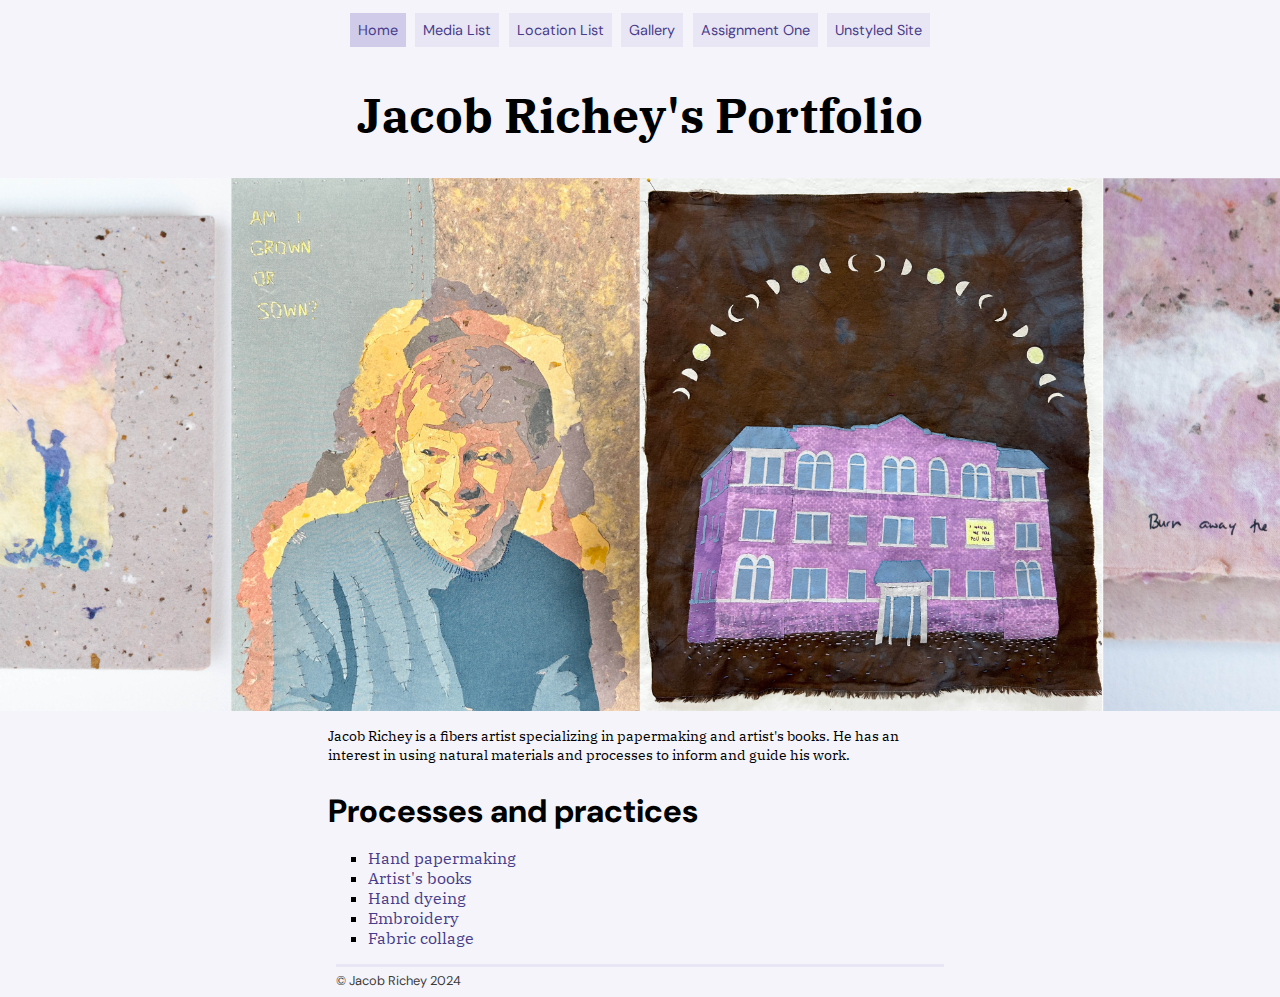
==== commit 84999e22: "corrected spelling and small updates" ====
--- a/index.html
+++ b/index.html
@@ -45,7 +45,7 @@
 				
 				<p>Jacob Richey is a fibers artist specializing in papermaking and artist's books. He has an interest in using natural materials and processes to inform and guide his work.</p>
 
-				<h2>Proccesses and practices</h2>
+				<h2>Processes and practices</h2>
 
 				<ul>
 					<li><a href="https://paperslurry.com/blog/2014/04/28/papermaking-infographic-the-basic-idea-behind-making-paper-by-hand">Hand papermaking</a></li>
--- a/css/style.css
+++ b/css/style.css
@@ -130,7 +130,11 @@
 
 
 
-
+main {
+
+  display: flex;
+  flex-direction: column;
+}
 
 nav {
   display: flex;
@@ -246,6 +250,59 @@
   text-decoration:underline;
 }
 
+  button {
+  background:#e8e6f4;
+  text-decoration: none;
+  font-family: "DM Sans", sans-serif;
+  font-weight: 400;
+  color: black;
+  border: none;
+  padding: 0.4rem;
+  margin: 0.2rem;
+  font-size: 1rem;
+  cursor: pointer;
+
+
+}
+
+button:hover {
+  text-decoration:none;
+  color: #aaa2d6;
+
+}
+
+figure {
+  display: flex;
+  flex-flow: column nowrap;
+  justify-content: center;
+  max-width:100%;
+  margin-left:0;
+  margin-right:0;
+
+}
+
+figure figcaption {
+  font-family:"IBM Plex Serif", serif;
+  font-size: 0.7rem;
+  border-bottom: solid;
+  border-bottom-width: 0.2rem;
+  padding-bottom: 0.3rem;
+  border-bottom-color: #e8e6f4;
+  max-width: 70%;
+  align-self: center;
+
+
+  }
+
+  figure figcaption a {
+  color: #483d8b;
+
+  }
+
+figure img {
+  margin-bottom: 1rem;
+}
+
 
 /*classes*/
 
@@ -256,6 +313,11 @@
 
 }
 
+.list-item-media {
+  display: flex;
+  flex-direction: column;
+
+}
 
 .list-image {
   display:flex;
@@ -280,11 +342,45 @@
 
 }
 
+.image-credit {
+  font-family: "DM Sans", sans-serif;
+  font-weight: 400;
+  text-transform: uppercase;
+  color: #483d8b;
+  font-size: 0.8rem;
+  background-color: rgb(255 255 255 / 80%);
+  position: absolute;
+  bottom: 0.2rem;
+  right: 0.2rem;
+  z-index: 3;
+  padding: 0.2rem;
+}
+
+.image-credit a:hover {
+
+  text-decoration:none;
+  color: #aaa2d6;
+
+}
+
+.no-underline {
+  text-decoration: none;
+}
+
 .list-description {
   display: inline;
   padding-bottom: 0.3rem;
 }
 
+.list-description-media {
+  padding-bottom: 0.3rem;
+  border: solid;
+  border-top-width: 0;
+  border-left-width: 0;
+  border-right-width: 0;
+  border-bottom-width: 0.2rem;
+  border-color:#e8e6f4;
+}
 
 .sidebar {
   display: flex;
@@ -357,6 +453,28 @@
 
 }
 
+.portfolio {
+  background:white;
+}
+
+
+
+.button-holder  {
+  display:flex;
+  flex-flow: row nowrap;
+  justify-content: center;
+}
+
+.hideThis {
+  display: none;
+}
+
+#stepper {
+  margin-right: 0.3rem;
+  margin-left: 0.3rem;
+  font-family: "DM Sans", sans-serif;
+  font-weight: 400;
+}
 
 .lead-image {
 /*  max-width: 100%;*/
@@ -371,6 +489,9 @@
   flex-flow: column nowrap;
   justify-content: center;
 }
+
+
+
 
 
 
@@ -437,12 +558,25 @@
 }
 
 
+.list-item-media {
+  display: flex;
+  flex-direction: row;
+  justify-content: flex-start;
+  align-items: flex-start;
+  margin-bottom: 1rem;
+
+}
+
 .list-image {
   width: 33%;
 
 }
 
-
+.list-text-media {
+  max-width:60%;
+  margin-left: 1rem;
+  margin-right: 5rem;
+}
 
 
 .centered-text {
@@ -459,7 +593,16 @@
 
 .list-description {
   padding-bottom: 0.3rem;
-
+}
+
+.list-description-media {
+  padding-bottom: 0.3rem;
+  border: solid;
+  border-top-width: 0;
+  border-left-width: 0;
+  border-right-width: 0;
+  border-bottom-width: 0.6rem;
+  border-color:#e8e6f4;
 }
 
 
@@ -483,6 +626,14 @@
   margin: auto;
 
 
+}
+
+figure {
+  display: flex;
+  flex-flow: column nowrap;
+  justify-content: center;
+  margin-right:15%;
+  margin-left:15%;
 }
 
 }
@@ -560,6 +711,21 @@
 
 }
 
+.list-item-media {
+  display: flex;
+  flex-direction: row;
+  justify-content: flex-start;
+  align-items: flex-start;
+  margin-bottom: 1rem;
+/*  margin-right: 16rem;
+  margin-left: 16rem;*/
+  max-width: 70%;
+/*  justify-content: center;
+  align-items: center;*/
+/*  margin-left: 15%;
+  margin-right: 15%;*/
+}
+
 
 .list-image {
   width: 40%;
@@ -570,6 +736,13 @@
   display: flex;
   flex-flow: row wrap;
   margin-left: 0;
+
+
+}
+
+.list-text-media {
+  max-width:50%;
+  margin-left: 1rem;
 
 
 }
@@ -619,6 +792,16 @@
 
 }
 
+.list-description-media {
+  padding-bottom: 0.3rem;
+  border: solid;
+  border-top-width: 0;
+  border-left-width: 0;
+  border-right-width: 0;
+  border-bottom-width: 1rem;
+  border-color:#e8e6f4;
+}
+
 
 .sidebar2 {
 display: flex;
@@ -663,6 +846,14 @@
 
 }
 
+.list-body-media {
+  display: flex;
+  flex-flow: column nowrap;
+  align-items: center;
+
+
+}
+
 
 .home-text {
   max-width: 50%;
@@ -671,16 +862,47 @@
 
 }
 
-
-}
-
-
-
-
-
-
-
-
-
-
-
+figure {
+  display: flex;
+  flex-flow: column nowrap;
+  justify-content: center;
+  margin-right:20%;
+  margin-left:20%;
+}
+
+
+figure figcaption {
+  border-bottom:none;
+  font-size: 0.8rem;
+
+
+}
+
+.button-holder{
+  order: 1;
+  margin-bottom: 3rem;
+
+}
+
+
+ #stepper {
+  margin-right:1rem;
+  margin-left:1rem;
+
+
+
+ }
+
+
+}
+
+
+
+
+
+
+
+
+
+
+
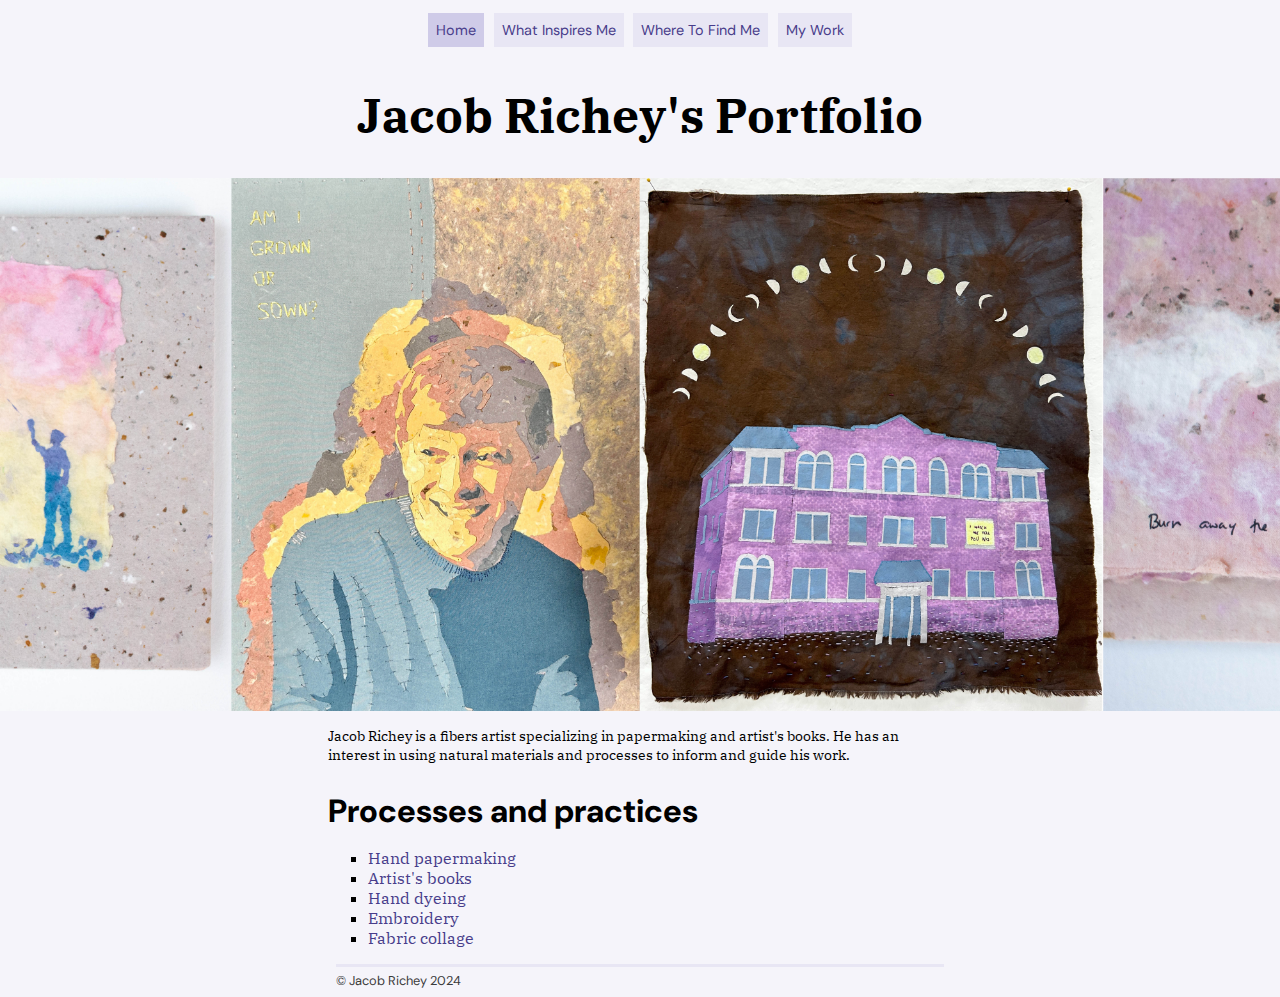
==== commit 99853b02: "updated nav titles" ====
--- a/index.html
+++ b/index.html
@@ -23,11 +23,10 @@
   		
   		<nav>
   			<a href="index.html" class="current-page">Home</a>
-  			<a href="medialist.html">Media List</a>
-  			<a href="locationlist.html">Location List</a>
-  			<a href="gallery.html">Gallery</a>
-  			<a href="https://umsystem.instructure.com/courses/215338/assignments/2277180">Assignment One</a>
-  			<a href="oldindex.html">Unstyled Site</a>
+  			<a href="medialist.html">What Inspires Me</a>
+  			<a href="locationlist.html">Where To Find Me</a>
+  			<a href="gallery.html">My Work</a>
+
   		</nav>
 		
 		<main id="content">
@@ -35,10 +34,10 @@
 		<section class="home">	
 		<h1>Jacob Richey's Portfolio</h1>
 		
-		<section class="lead-image">
+		<div class="lead-image">
 		<a href="mailto:jrichey@mail.missouri.edu">
 			<img src="img/portfolio-header.jpg" alt="Collage of four artworks by Jacob Richey, one is a book with a purple silhouette on the cover over an orange-yellow background, one is a self-portrait made of multicolored paper cutouts that are assembled into the portrait with the text 'AM I GROWN OR SOWN?', one is a purple building made of applique fabric with four cycles of moon phases overhead with the text 'I watch me tell you no' on one yellow window, and the last image is a page of a book made of handmade paper with flowers."></a>
-		</section>
+		</div>
 
 			<div class="home-text">
 
@@ -61,11 +60,11 @@
 
 		</main>
 
-	</body>
-
 	<footer>
 		&copy; Jacob Richey 2024
 	</footer>
 
+	</body>
+
 
 </html>--- a/css/style.css
+++ b/css/style.css
@@ -261,14 +261,11 @@
   margin: 0.2rem;
   font-size: 1rem;
   cursor: pointer;
-
-
 }
 
 button:hover {
   text-decoration:none;
   color: #aaa2d6;
-
 }
 
 figure {
@@ -278,7 +275,6 @@
   max-width:100%;
   margin-left:0;
   margin-right:0;
-
 }
 
 figure figcaption {
@@ -290,8 +286,6 @@
   border-bottom-color: #e8e6f4;
   max-width: 70%;
   align-self: center;
-
-
   }
 
   figure figcaption a {
@@ -632,9 +626,13 @@
   display: flex;
   flex-flow: column nowrap;
   justify-content: center;
-  margin-right:15%;
-  margin-left:15%;
-}
+  max-width: 70%;
+  margin: auto;
+  /*margin-right:15%;
+  margin-left:15%;*/
+}
+
+
 
 }
 
@@ -866,21 +864,35 @@
   display: flex;
   flex-flow: column nowrap;
   justify-content: center;
-  margin-right:20%;
-  margin-left:20%;
-}
+  max-width: 50%;
+  margin: auto;
+  /*margin-right:20%;
+  margin-left:20%;*/
+}
+
+
+
+/*figure figcaption {
+  font-family:"IBM Plex Serif", serif;
+  font-size: 0.7rem;
+  border-bottom: solid;
+  border-bottom-width: 0.2rem;
+  padding-bottom: 0.3rem;
+  border-bottom-color: #e8e6f4;
+  max-width: 70%;
+  align-self: center;
+  }*/
 
 
 figure figcaption {
   border-bottom:none;
   font-size: 0.8rem;
-
-
 }
 
 .button-holder{
   order: 1;
   margin-bottom: 3rem;
+  margin-top: 1rem;
 
 }
 
